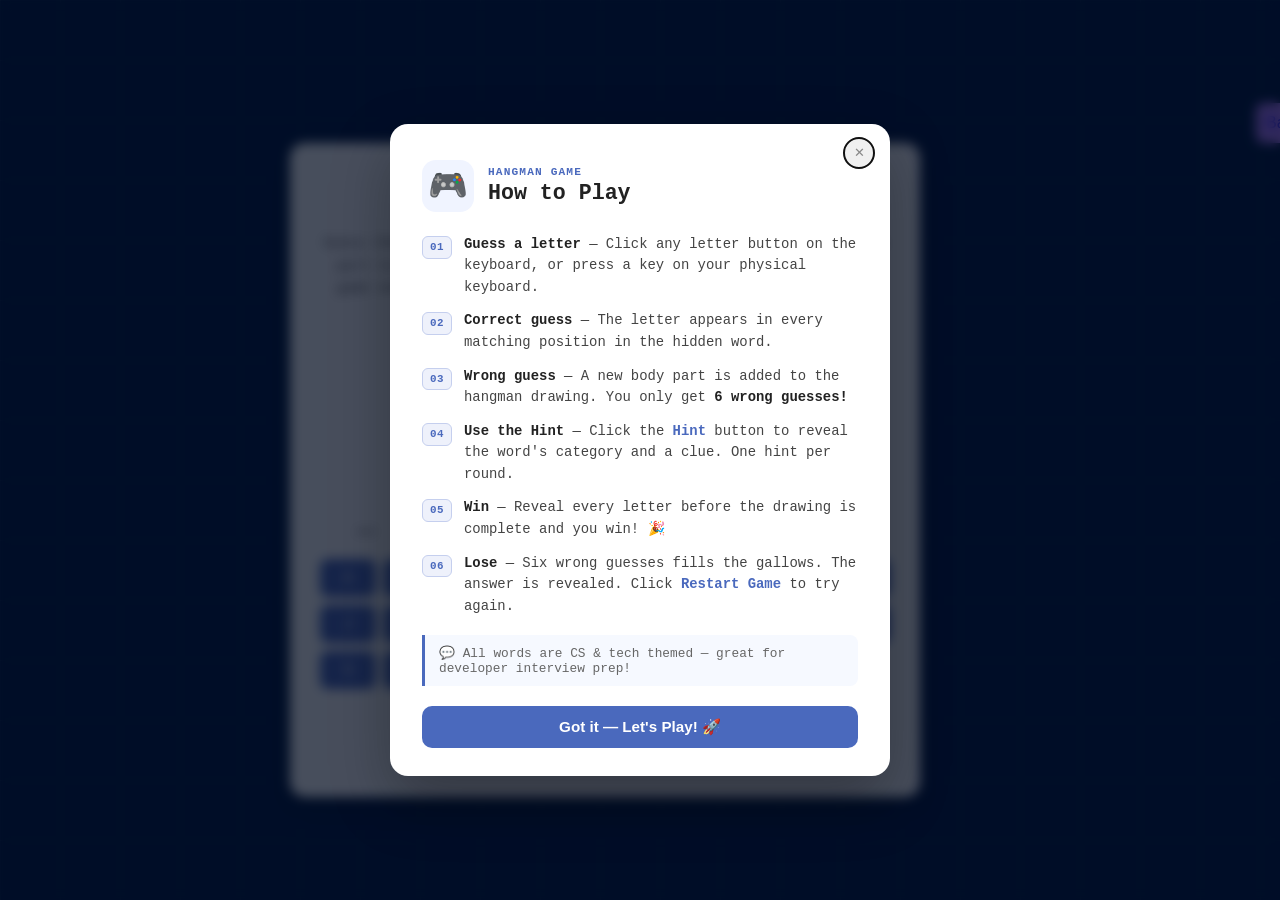
==== hangMan.html @ 22d74910 "Final final lap" ====
<!DOCTYPE html>
<html lang="en">

<head>
    <meta charset="UTF-8">
    <meta name="viewport" content="width=device-width, initial-scale=1.0">
    <title>Document</title>
    <link rel="stylesheet" href="hangMan.css">
</head>

<body>
    <section class="container">
        <div class="backToPortfolio">
            <button class="back2"><a href="index.html">Back To Portfolio</a></button>
        </div>
      
        <div class="game-container">
            <h1>Hangman Game</h1>
            <div class="description">
                <strong>How to Play:</strong><br>
                Guess the hidden word one letter at a time. Each wrong guess adds a part to the hangman drawing.
                You have 6 wrong guesses before the game ends. Guess the full word before the drawing is complete to
                win!
            </div>

            <div id="hangman"></div>
            <div id="word-display"></div>

            <div class="keyboard" id="keyboard"></div>

            <div id="message"></div>

            <button id="restart">Restart Game</button>
            <button id="hint">Hint</button>
            <button id="howToPlayBtn">❓ How to Play</button>
        </div>
    </section>

    <div id="htpBackdrop" class="htp-backdrop" aria-hidden="true">
        <div class="htp-modal" role="dialog" aria-modal="true" aria-labelledby="htpTitle">
          <button class="htp-close" id="htpClose" aria-label="Close">✕</button>
   
          <div class="htp-header">
            <div class="htp-emoji">🎮</div>
            <div>
              <p class="htp-eyebrow">Hangman Game</p>
              <h2 id="htpTitle">How to Play</h2>
            </div>
          </div>
   
          <ol class="htp-list">
            <li class="htp-item">
              <span class="htp-num">01</span>
              <div><strong>Guess a letter</strong> — Click any letter button on the keyboard, or press a key on your physical keyboard.</div>
            </li>
            <li class="htp-item">
              <span class="htp-num">02</span>
              <div><strong>Correct guess</strong> — The letter appears in every matching position in the hidden word.</div>
            </li>
            <li class="htp-item">
              <span class="htp-num">03</span>
              <div><strong>Wrong guess</strong> — A new body part is added to the hangman drawing. You only get <strong>6 wrong guesses!</strong></div>
            </li>
            <li class="htp-item">
              <span class="htp-num">04</span>
              <div><strong>Use the Hint</strong> — Click the <em>Hint</em> button to reveal the word's category and a clue. One hint per round.</div>
            </li>
            <li class="htp-item">
              <span class="htp-num">05</span>
              <div><strong>Win</strong> — Reveal every letter before the drawing is complete and you win! 🎉</div>
            </li>
            <li class="htp-item">
              <span class="htp-num">06</span>
              <div><strong>Lose</strong> — Six wrong guesses fills the gallows. The answer is revealed. Click <em>Restart Game</em> to try again.</div>
            </li>
          </ol>
   
          <div class="htp-tip">💬 All words are CS &amp; tech themed — great for developer interview prep!</div>
   
          <button class="htp-gotit" id="htpGotIt">Got it — Let's Play! 🚀</button>
        </div>
      </div>


    <script src="javaScript.js"></script>
</body>

</html>
---- hangMan.css ----
:root {
    --navy: #001841;
    --deep-blue: #100642;
    --blue: #0f2044;
    --mid-blue: #1a3566;
    --accent-blue: #2255cc;
    --purple: #6b2fa0;
    --soft-purple: #9b59d0;
    --neon-purple: #b47dff;
    --white: #f0eee8;
    --off-white: #c8c4bc;
    --muted: #7a7670;
    --gold: #d4a843;
    --grid-line: rgba(255, 255, 255, 0.04);
}

*,
*::before,
*::after {
    box-sizing: border-box;
    margin: 0;
    padding: 0;
}

html {
    scroll-behavior: smooth;
    font-size: 16px;
}

body {
    background: var(--navy);
    color: var(--white);
    font-family: 'DM Mono', monospace;
    overflow-x: hidden;
    display: flex;
    justify-content: center;
    align-items: center;
    min-height: 100vh;
    margin: 0;
}

body::before {
    content: '';
    position: fixed;
    inset: 0;
    background-image:
        linear-gradient(var(--grid-line) 1px, transparent 1px),
        linear-gradient(90deg, var(--grid-line) 1px, transparent 1px);
    background-size: 60px 60px;
    pointer-events: none;
    z-index: 0;
}

.container {
    display: flex;
    flex-direction: column;
}

.backToPortfolio {
    align-content: end;
    justify-content: end;
    margin-left: 138%;
}

.back2 {
    width: 140px;
    height: 40px;
    text-align: center;
    animation: fadeUp 0.8s 1s ease forwards;
}

.back2,
a {
    text-decoration: none;
    background-color: #b47dff;
    animation: fadeUp 0.8s 1s ease forwards;
    
}

.game-container {
    background: white;
    padding: 30px;
    border-radius: 15px;
    box-shadow: 0 10px 25px rgba(0, 0, 0, 0.2);
    text-align: center;
    width: 90%;
    max-width: 700px;
}

h1 {
    margin-bottom: 10px;
    color: #333;
}

.description {
    font-size: 14px;
    color: #555;
    margin-bottom: 20px;
    line-height: 1.6;
}

#hangman {
    font-family: monospace;
    white-space: pre;
    font-size: 18px;
    margin-bottom: 20px;
    color: #222;
}

#word-display {
    font-size: 32px;
    letter-spacing: 10px;
    margin: 20px 0;
    font-weight: bold;
    color: #222;
}

.keyboard {
    display: grid;
    grid-template-columns: repeat(9, 1fr);
    gap: 8px;
    margin-top: 20px;
}

button {
    padding: 10px;
    font-size: 16px;
    cursor: pointer;
    border: none;
    border-radius: 8px;
    background: #4a69bd;
    color: white;
    transition: 0.2s;
}

button:hover:not(:disabled) {
    background: #1e3799;
}

button:disabled {
    background: #ccc;
    cursor: not-allowed;
}

#message {
    margin-top: 20px;
    font-size: 20px;
    font-weight: bold;
}

#restart {
    margin-top: 20px;
    background: #38ada9;
}

#restart:hover {
    background: #079992;
}

#hint {
    margin-top: 10px;
    margin-left: 10px;
    background: #f6b93b;
}

#hint:hover {
    background: #e58e26;
}
#howToPlayBtn {
    margin-top: 10px;
    margin-left: 10px;
    background: #4a69bd;
}
#howToPlayBtn:hover {
    background: #1e3799;
}
.htp-backdrop {
    position: fixed;
    inset: 0;
    background: rgba(0, 10, 30, 0.72);
    backdrop-filter: blur(6px);
    -webkit-backdrop-filter: blur(6px);
    z-index: 999;
    display: flex;
    align-items: center;
    justify-content: center;
    padding: 20px;
    opacity: 0;
    pointer-events: none;
    transition: opacity 0.3s ease;
}
.htp-backdrop.open {
    opacity: 1;
    pointer-events: all;
}
 
/* ── Modal card ── */
.htp-modal {
    position: relative;
    background: #fff;
    border-radius: 18px;
    padding: 36px 32px 28px;
    max-width: 500px;
    width: 100%;
    box-shadow: 0 24px 60px rgba(0, 0, 0, 0.3);
    transform: translateY(28px) scale(0.96);
    transition: transform 0.38s cubic-bezier(0.34, 1.56, 0.64, 1), opacity 0.3s ease;
    opacity: 0;
}
.htp-backdrop.open .htp-modal {
    transform: translateY(0) scale(1);
    opacity: 1;
}
 
/* Close button */
.htp-close {
    position: absolute;
    top: 14px;
    right: 16px;
    background: #f0f0f0;
    border: none;
    color: #888;
    border-radius: 50%;
    width: 30px;
    height: 30px;
    font-size: 0.8rem;
    cursor: pointer;
    display: flex;
    align-items: center;
    justify-content: center;
    padding: 0;
    transition: background 0.2s, color 0.2s;
}
.htp-close:hover {
    background: #e0e0e0;
    color: #333;
}
 
.htp-list {
    list-style: none;
    padding: 0;
    margin: 0;
    display: flex;
    flex-direction: column;
    gap: 12px;
}
.htp-item {
    display: flex;
    align-items: flex-start;
    gap: 12px;
    font-size: 0.87rem;
    line-height: 1.55;
    color: #444;
    opacity: 0;
    transform: translateX(-10px);
    transition: opacity 0.3s ease, transform 0.3s ease;
}
.htp-backdrop.open .htp-item:nth-child(1) { opacity: 1; transform: none; transition-delay: 0.07s; }
.htp-backdrop.open .htp-item:nth-child(2) { opacity: 1; transform: none; transition-delay: 0.13s; }
.htp-backdrop.open .htp-item:nth-child(3) { opacity: 1; transform: none; transition-delay: 0.19s; }
.htp-backdrop.open .htp-item:nth-child(4) { opacity: 1; transform: none; transition-delay: 0.25s; }
.htp-backdrop.open .htp-item:nth-child(5) { opacity: 1; transform: none; transition-delay: 0.31s; }
.htp-backdrop.open .htp-item:nth-child(6) { opacity: 1; transform: none; transition-delay: 0.37s; }
 
.htp-num {
    font-size: 0.68rem;
    font-weight: 700;
    color: #4a69bd;
    background: #eef1fb;
    border: 1px solid #c5cfee;
    border-radius: 6px;
    padding: 2px 7px;
    flex-shrink: 0;
    margin-top: 2px;
    letter-spacing: 0.04em;
}
.htp-item strong { color: #222; font-weight: 700; }
.htp-item em     { color: #4a69bd; font-style: normal; font-weight: 600; }
 
/* Tip */
.htp-tip {
    margin-top: 18px;
    padding: 10px 14px;
    background: #f6f9ff;
    border-left: 3px solid #4a69bd;
    border-radius: 0 8px 8px 0;
    font-size: 0.8rem;
    color: #666;
}
.htp-header {
    display: flex;
    align-items: center;
    gap: 14px;
    margin-bottom: 22px;
}
.htp-emoji {
    font-size: 2rem;
    width: 52px;
    height: 52px;
    background: #f0f4ff;
    border-radius: 14px;
    display: flex;
    align-items: center;
    justify-content: center;
    flex-shrink: 0;
}
.htp-eyebrow {
    font-size: 0.7rem;
    letter-spacing: 0.1em;
    text-transform: uppercase;
    color: #4a69bd;
    margin: 0 0 3px;
    font-weight: 600;
}
.htp-header h2 {
    font-size: 1.35rem;
    font-weight: 700;
    color: #222;
    margin: 0;
}
.htp-gotit {
    margin-top: 20px;
    width: 100%;
    padding: 12px;
    font-size: 0.95rem;
    background: #4a69bd;
    color: #fff;
    border: none;
    border-radius: 10px;
    cursor: pointer;
    font-weight: 600;
    transition: background 0.2s;
}
.htp-gotit:hover {
    background: #1e3799;
}
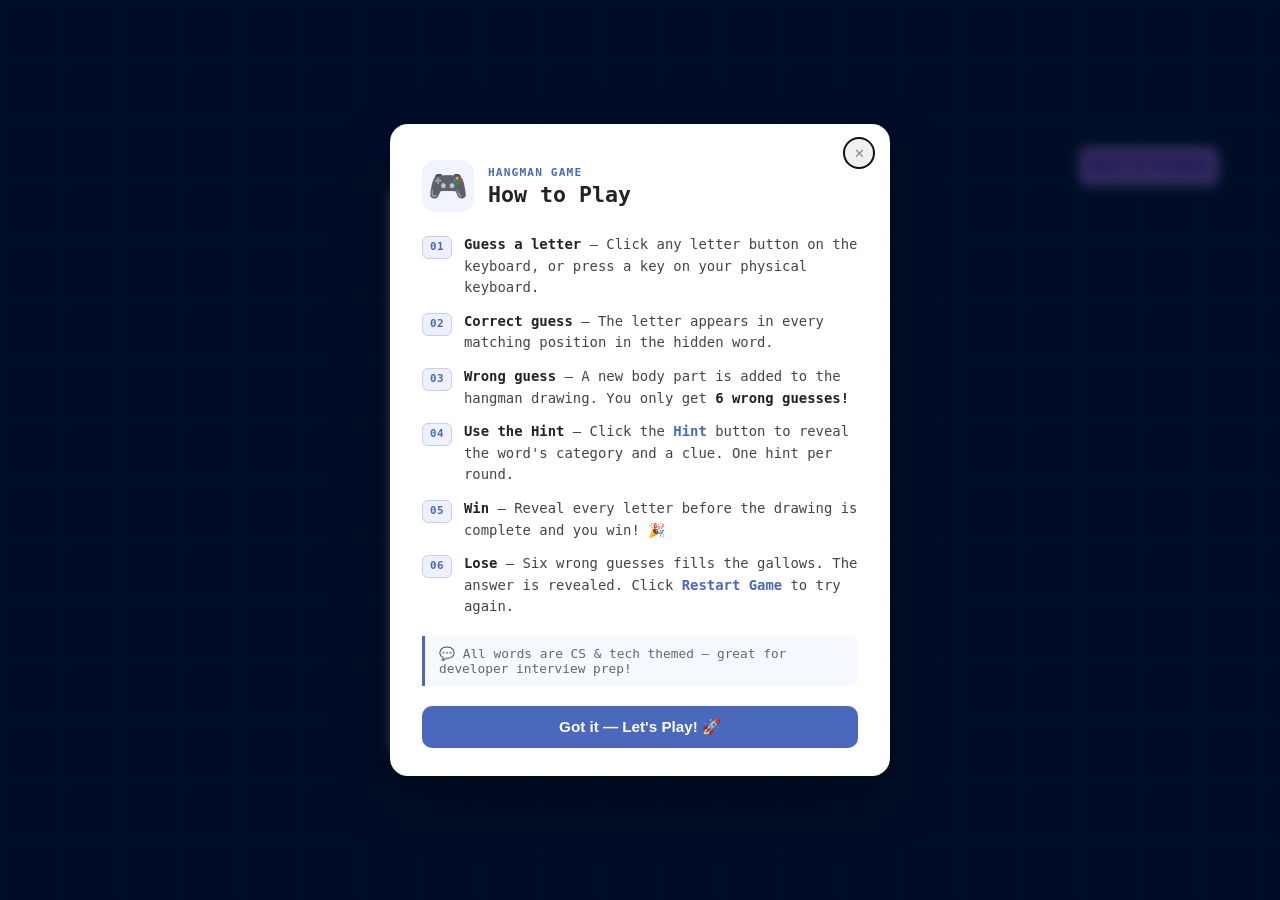
==== commit 3492af68: "Update hangMan.html" ====
--- a/hangMan.html
+++ b/hangMan.html
@@ -16,12 +16,7 @@
       
         <div class="game-container">
             <h1>Hangman Game</h1>
-            <div class="description">
-                <strong>How to Play:</strong><br>
-                Guess the hidden word one letter at a time. Each wrong guess adds a part to the hangman drawing.
-                You have 6 wrong guesses before the game ends. Guess the full word before the drawing is complete to
-                win!
-            </div>
+            
 
             <div id="hangman"></div>
             <div id="word-display"></div>
@@ -85,4 +80,4 @@
     <script src="javaScript.js"></script>
 </body>
 
-</html>+</html>
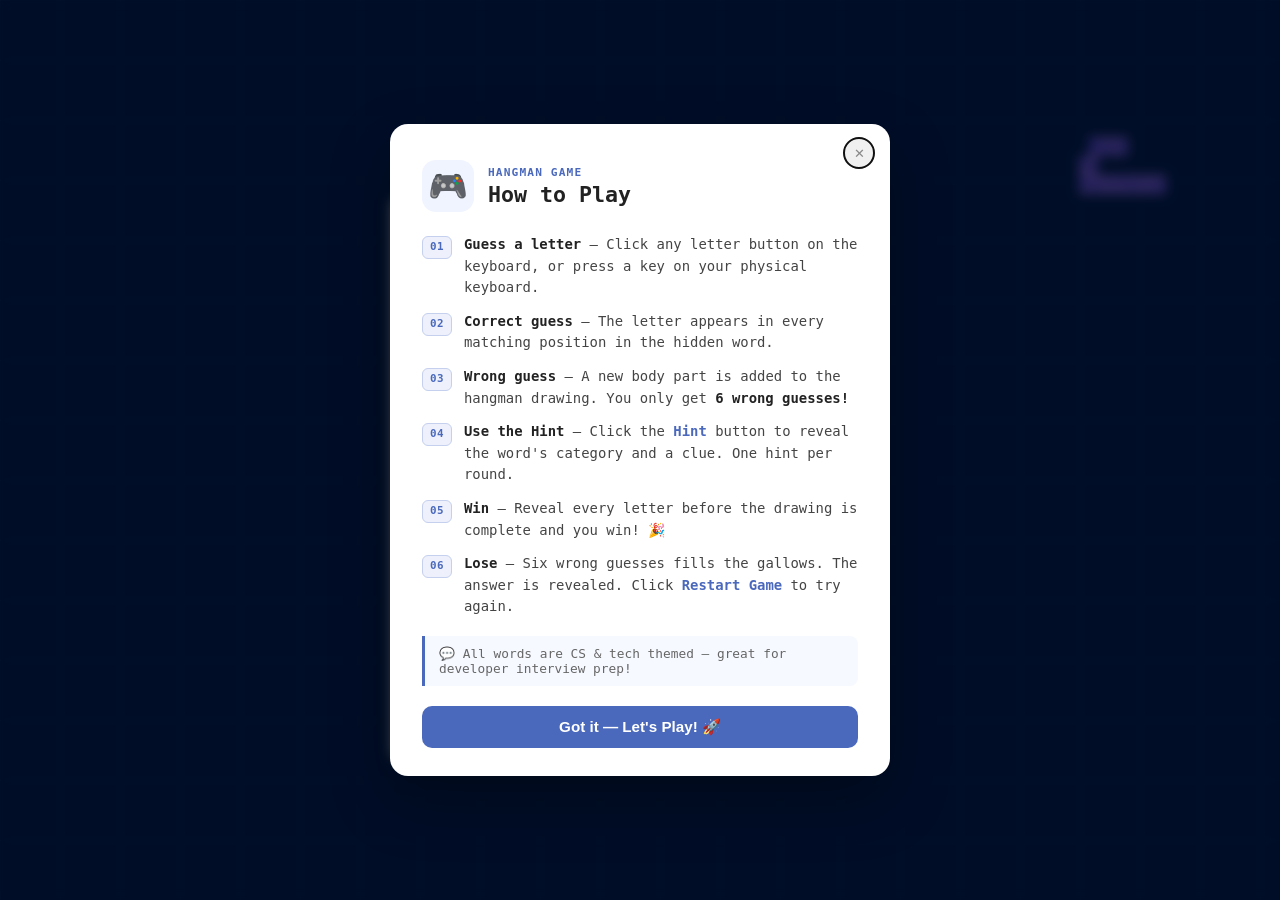
==== commit 250af3fa: "Update hangMan.html" ====
--- a/hangMan.html
+++ b/hangMan.html
@@ -11,7 +11,7 @@
 <body>
     <section class="container">
         <div class="backToPortfolio">
-            <button class="back2"><a href="index.html">Back To Portfolio</a></button>
+            <a href="index.html">Back To Portfolio</a>
         </div>
       
         <div class="game-container">
--- a/hangMan.css
+++ b/hangMan.css
@@ -67,14 +67,18 @@
     height: 40px;
     text-align: center;
     animation: fadeUp 0.8s 1s ease forwards;
+      margin-top: 10px;
+    margin-left: 10px;
+    
 }
 
 .back2,
 a {
+     text-align: center;
     text-decoration: none;
     background-color: #b47dff;
-    animation: fadeUp 0.8s 1s ease forwards;
-    
+      margin-top: 10px;  
+  margin-left: 10px; 
 }
 
 .game-container {
@@ -92,12 +96,7 @@
     color: #333;
 }
 
-.description {
-    font-size: 14px;
-    color: #555;
-    margin-bottom: 20px;
-    line-height: 1.6;
-}
+ 
 
 #hangman {
     font-family: monospace;
@@ -333,4 +332,4 @@
 }
 .htp-gotit:hover {
     background: #1e3799;
-}+}
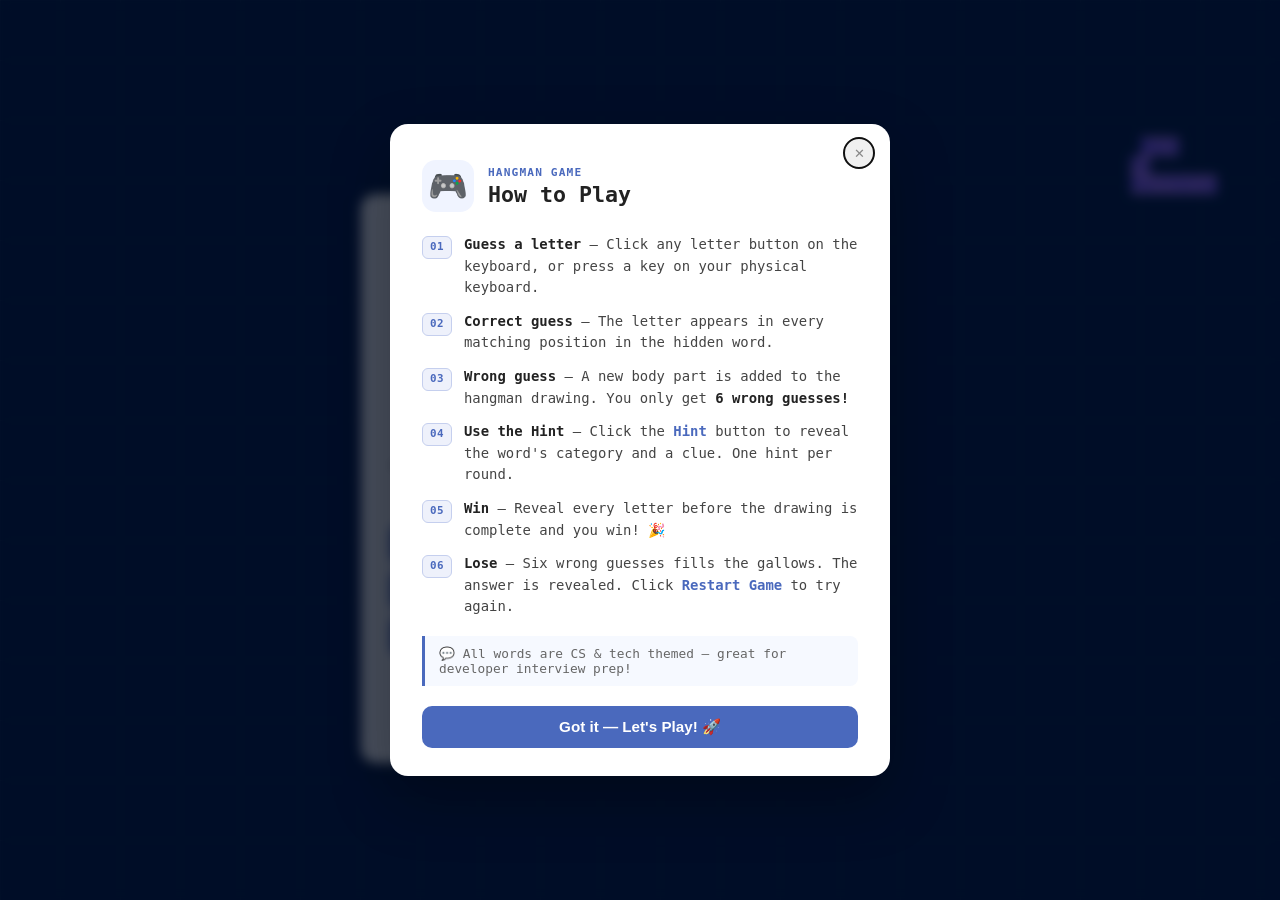
==== commit 92b3e1d8: "Refactor hangMan.html for improved structure Updated the HTML structure and added a button class for" ====
--- a/hangMan.html
+++ b/hangMan.html
@@ -11,7 +11,7 @@
 <body>
     <section class="container">
         <div class="backToPortfolio">
-            <a href="index.html">Back To Portfolio</a>
+            <a class ="btn" href="index.html">Back To Portfolio</a>
         </div>
       
         <div class="game-container">
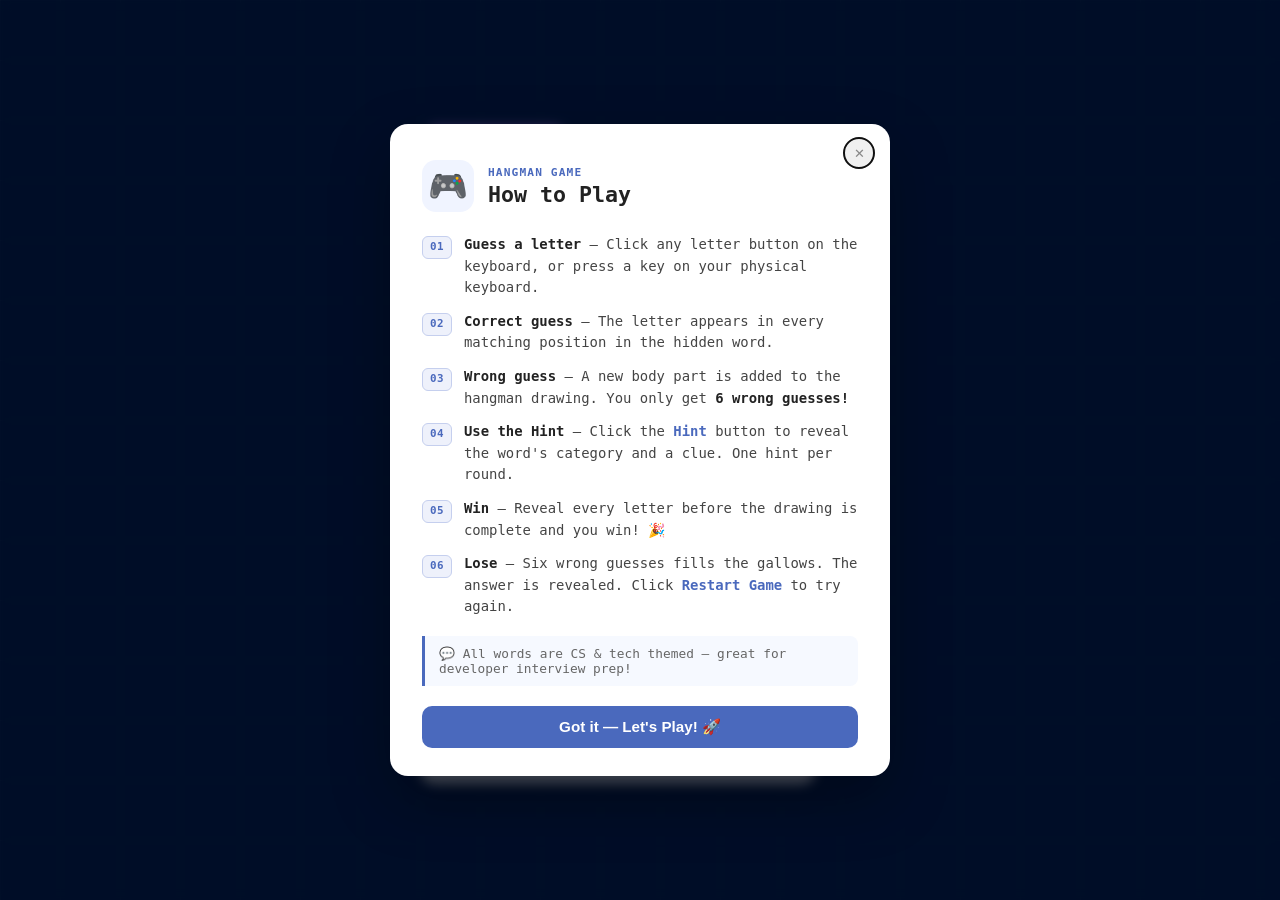
==== commit 057f84fc: "Update hangMan.html" ====
--- a/hangMan.html
+++ b/hangMan.html
@@ -10,9 +10,9 @@
 
 <body>
     <section class="container">
-        <div class="backToPortfolio">
+        
             <a class ="btn" href="index.html">Back To Portfolio</a>
-        </div>
+        
       
         <div class="game-container">
             <h1>Hangman Game</h1>
--- a/hangMan.css
+++ b/hangMan.css
@@ -62,24 +62,6 @@
     margin-left: 138%;
 }
 
-.back2 {
-    width: 140px;
-    height: 40px;
-    text-align: center;
-    animation: fadeUp 0.8s 1s ease forwards;
-      margin-top: 10px;
-    margin-left: 10px;
-    
-}
-
-.back2,
-a {
-     text-align: center;
-    text-decoration: none;
-    background-color: #b47dff;
-      margin-top: 10px;  
-  margin-left: 10px; 
-}
 
 .game-container {
     background: white;
@@ -333,3 +315,28 @@
 .htp-gotit:hover {
     background: #1e3799;
 }
+.btn{
+    width: 140px;
+    height: 40px;
+    text-align: center;
+    animation: fadeUp 0.8s 1s ease forwards;
+      margin-top: 10px;
+    margin-left: 10px;
+     font-family: 'Syne', sans-serif;
+    font-size: 0.7rem;
+    font-weight: 600;
+    letter-spacing: 0.15em;
+    text-transform: uppercase;
+    color: var(--navy);
+    background: var(--neon-purple);
+    border: none;
+    padding: 0.9rem 2rem;
+    text-decoration: none;
+    transition: all 0.3s ease;
+    clip-path: polygon(0 0, calc(100% - 12px) 0, 100% 12px, 100% 100%, 12px 100%, 0 calc(100% - 12px));
+}
+
+  .btn:hover {
+    background: var(--white);
+    transform: translateY(-2px);
+  }
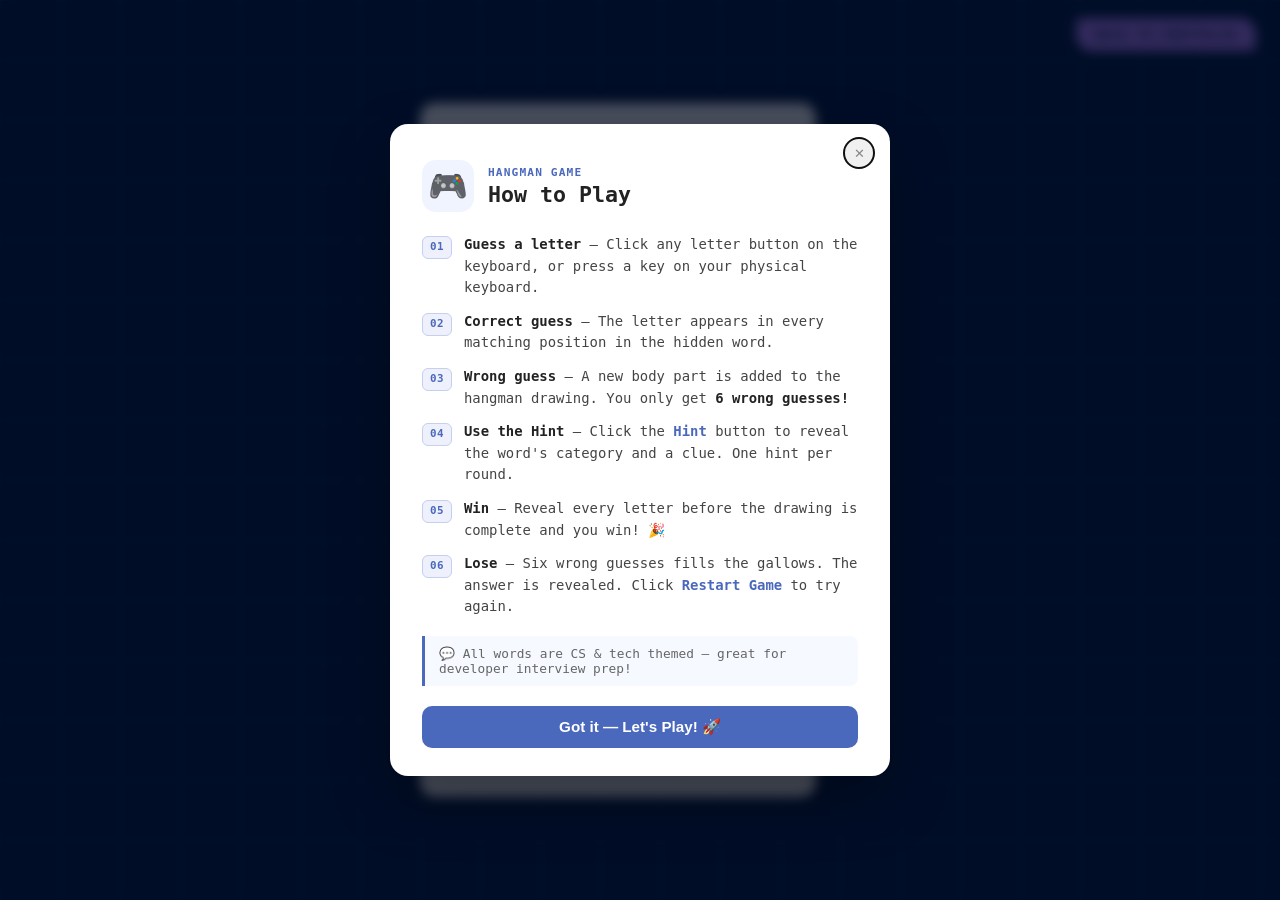
==== commit 2041f6f0: "Update hangMan.html" ====
--- a/hangMan.html
+++ b/hangMan.html
@@ -16,6 +16,24 @@
       
         <div class="game-container">
             <h1>Hangman Game</h1>
+             <div class="scoreboard">
+                <div class="score-item">
+                    <span class="score-label">Played</span>
+                    <span class="score-value" id="stat-played">0</span>
+                </div>
+                <div class="score-item">
+                    <span class="score-label">Wins</span>
+                    <span class="score-value wins" id="stat-wins">0</span>
+                </div>
+                <div class="score-item">
+                    <span class="score-label">Losses</span>
+                    <span class="score-value losses" id="stat-losses">0</span>
+                </div>
+                <div class="score-item">
+                    <span class="score-label">Win Rate</span>
+                    <span class="score-value" id="stat-rate">0%</span>
+                </div>
+            </div>
             
 
             <div id="hangman"></div>
--- a/hangMan.css
+++ b/hangMan.css
@@ -315,28 +315,145 @@
 .htp-gotit:hover {
     background: #1e3799;
 }
+htp-gotit:hover { background: #1e3799; }
+ 
+/* ── Tablet (≤ 600px) ── */
+@media (max-width: 600px) {
+    body {
+        padding: 56px 10px 20px;
+        align-items: flex-start;
+    }
+ 
+    .game-container {
+        padding: 16px 12px;
+        border-radius: 12px;
+    }
+ 
+    /* Switch to 7 columns so keys are bigger on small screens */
+    .keyboard {
+        grid-template-columns: repeat(7, 1fr);
+        gap: 5px;
+    }
+ 
+    button {
+        min-height: 40px;
+        border-radius: 6px;
+    }
+ 
+    #word-display {
+        letter-spacing: clamp(3px, 1.5vw, 6px);
+    }
+}
+ 
+/* ── Mobile (≤ 400px) ── */
+@media (max-width: 400px) {
+    .btn-back {
+        font-size: 0.6rem;
+        padding: 0.45rem 0.75rem;
+        top: 10px;
+        right: 10px;
+    }
+ 
+    .keyboard {
+        grid-template-columns: repeat(6, 1fr);
+        gap: 4px;
+    }
+ 
+    button {
+        min-height: 42px;
+        font-size: 13px;
+        padding: 6px 2px;
+    }
+ 
+    #hangman {
+        font-size: 11px;
+    }
+}
+ 
+/* ── Landscape phones ── */
+@media (max-height: 500px) and (orientation: landscape) {
+    body {
+        padding: 52px 12px 12px;
+    }
+ 
+    .game-container {
+        display: grid;
+        grid-template-columns: auto 1fr;
+        grid-template-rows: auto auto auto auto;
+        column-gap: 16px;
+        text-align: left;
+        padding: 12px;
+    }
+ 
+    h1 {
+        grid-column: 1 / -1;
+        text-align: center;
+        margin-bottom: 6px;
+    }
+ 
+    #hangman {
+        grid-column: 1;
+        grid-row: 2 / 5;
+        align-self: start;
+        margin-bottom: 0;
+    }
+ 
+    #word-display {
+        grid-column: 2;
+        grid-row: 2;
+        margin: 4px 0;
+        text-align: center;
+    }
+ 
+    .keyboard {
+        grid-column: 2;
+        grid-row: 3;
+        grid-template-columns: repeat(9, 1fr);
+        gap: 4px;
+        margin-top: 6px;
+    }
+ 
+    .action-buttons {
+        grid-column: 2;
+        grid-row: 4;
+        margin-top: 8px;
+    }
+ 
+    #message {
+        grid-column: 1 / -1;
+        margin-top: 8px;
+        text-align: center;
+    }
+}
 .btn{
-    width: 140px;
-    height: 40px;
-    text-align: center;
-    animation: fadeUp 0.8s 1s ease forwards;
-      margin-top: 10px;
-    margin-left: 10px;
-     font-family: 'Syne', sans-serif;
-    font-size: 0.7rem;
+     position: fixed;
+    top: 18px;
+    right: 24px;
+    z-index: 100;
+    display: inline-flex;
+    align-items: center;
+    gap: 6px;
+    font-family: 'DM Mono', monospace;
+    font-size: 0.72rem;
     font-weight: 600;
-    letter-spacing: 0.15em;
+    letter-spacing: 0.12em;
     text-transform: uppercase;
+    text-decoration: none;
     color: var(--navy);
     background: var(--neon-purple);
     border: none;
-    padding: 0.9rem 2rem;
-    text-decoration: none;
-    transition: all 0.3s ease;
-    clip-path: polygon(0 0, calc(100% - 12px) 0, 100% 12px, 100% 100%, 12px 100%, 0 calc(100% - 12px));
-}
-
-  .btn:hover {
+    padding: 0.6rem 1.2rem;
+    border-radius: 6px;
+    cursor: pointer;
+    box-shadow: 0 4px 18px rgba(180, 125, 255, 0.35);
+    transition: background 0.25s ease, transform 0.2s ease, box-shadow 0.25s ease;
+    clip-path: polygon(0 0, calc(100% - 10px) 0, 100% 10px, 100% 100%, 10px 100%, 0 calc(100% - 10px));
+ }
+.btn : hover {
     background: var(--white);
     transform: translateY(-2px);
-  }
+    box-shadow: 0 6px 22px rgba(180, 125, 255, 0.5);
+}
+
+  
+    
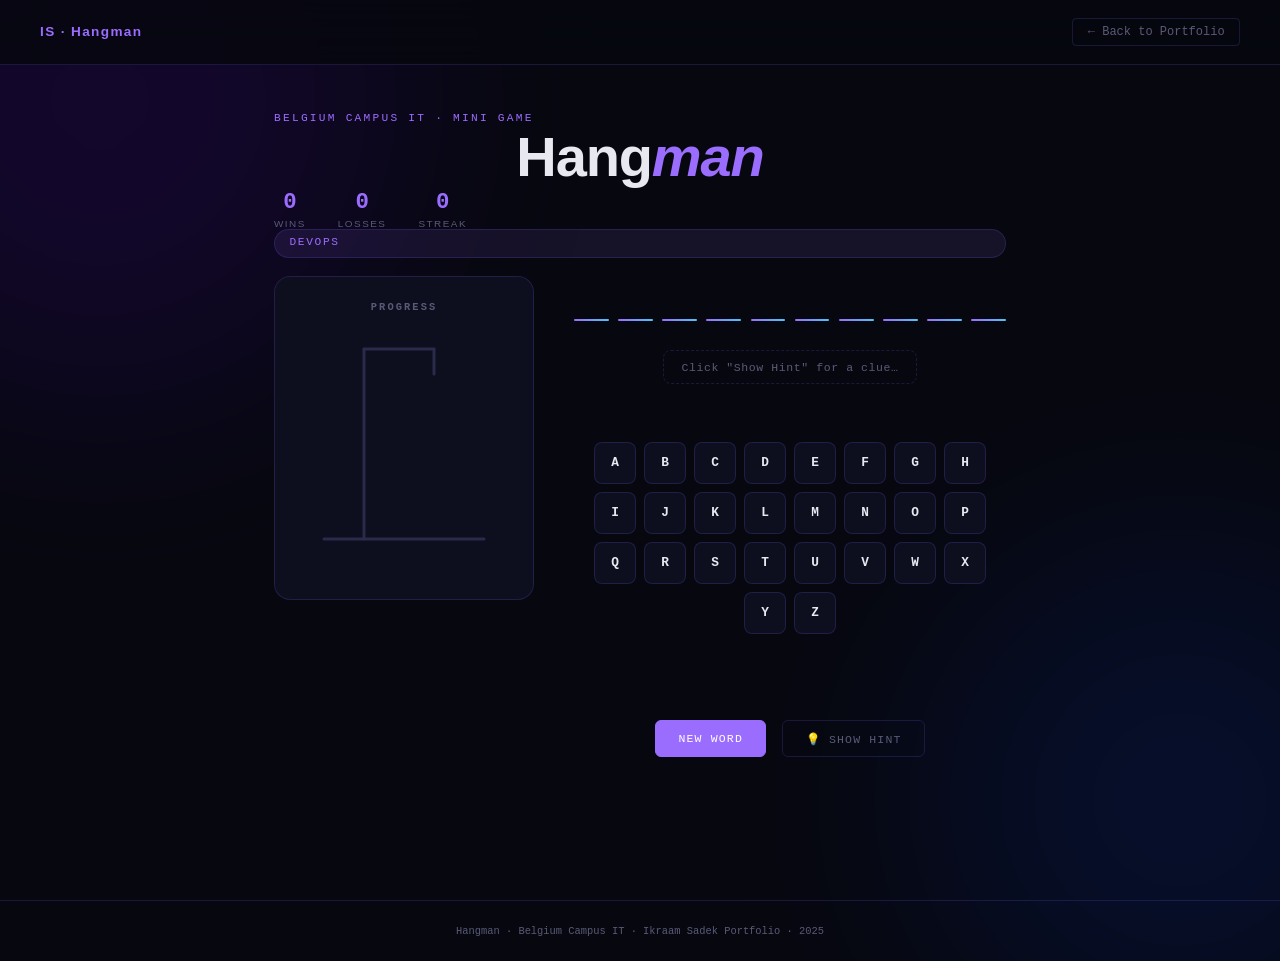
==== commit a89de20b: "Update hangMan.html" ====
--- a/hangMan.html
+++ b/hangMan.html
@@ -2,100 +2,103 @@
 <html lang="en">
 
 <head>
-    <meta charset="UTF-8">
-    <meta name="viewport" content="width=device-width, initial-scale=1.0">
-    <title>Document</title>
-    <link rel="stylesheet" href="hangMan.css">
+  <meta charset="UTF-8" />
+  <meta name="viewport" content="width=device-width, initial-scale=1.0" />
+  <title>Hangman Game</title>
+  <link rel="stylesheet" href="stylesheet.css">
 </head>
 
 <body>
-    <section class="container">
-        
-            <a class ="btn" href="index.html">Back To Portfolio</a>
-        
-      
-        <div class="game-container">
-            <h1>Hangman Game</h1>
-             <div class="scoreboard">
-                <div class="score-item">
-                    <span class="score-label">Played</span>
-                    <span class="score-value" id="stat-played">0</span>
-                </div>
-                <div class="score-item">
-                    <span class="score-label">Wins</span>
-                    <span class="score-value wins" id="stat-wins">0</span>
-                </div>
-                <div class="score-item">
-                    <span class="score-label">Losses</span>
-                    <span class="score-value losses" id="stat-losses">0</span>
-                </div>
-                <div class="score-item">
-                    <span class="score-label">Win Rate</span>
-                    <span class="score-value" id="stat-rate">0%</span>
-                </div>
-            </div>
-            
+  
 
-            <div id="hangman"></div>
-            <div id="word-display"></div>
+  <div class="orb orb-1"></div>
+  <div class="orb orb-2"></div>
+  <main class="content-wrap">
+    <nav>
+      <div class="nav-logo">IS <span style="color:var(--neon-purple)">·</span> Hangman</div>
+      <a href="index.html" class="back-btn">← Back to Portfolio</a>
+    </nav>
 
-            <div class="keyboard" id="keyboard"></div>
+    <section>
+      <div class="page-eyebrow">Belgium Campus IT · Mini Game</div>
+      <h1>Hang<em>man</em></h1>
 
-            <div id="message"></div>
-
-            <button id="restart">Restart Game</button>
-            <button id="hint">Hint</button>
-            <button id="howToPlayBtn">❓ How to Play</button>
+      <div class="score-row">
+        <div class="score-item">
+          <div class="score-num" id="scoreWins">0</div>
+          <div class="score-label">Wins</div>
         </div>
-    </section>
-
-    <div id="htpBackdrop" class="htp-backdrop" aria-hidden="true">
-        <div class="htp-modal" role="dialog" aria-modal="true" aria-labelledby="htpTitle">
-          <button class="htp-close" id="htpClose" aria-label="Close">✕</button>
-   
-          <div class="htp-header">
-            <div class="htp-emoji">🎮</div>
-            <div>
-              <p class="htp-eyebrow">Hangman Game</p>
-              <h2 id="htpTitle">How to Play</h2>
-            </div>
-          </div>
-   
-          <ol class="htp-list">
-            <li class="htp-item">
-              <span class="htp-num">01</span>
-              <div><strong>Guess a letter</strong> — Click any letter button on the keyboard, or press a key on your physical keyboard.</div>
-            </li>
-            <li class="htp-item">
-              <span class="htp-num">02</span>
-              <div><strong>Correct guess</strong> — The letter appears in every matching position in the hidden word.</div>
-            </li>
-            <li class="htp-item">
-              <span class="htp-num">03</span>
-              <div><strong>Wrong guess</strong> — A new body part is added to the hangman drawing. You only get <strong>6 wrong guesses!</strong></div>
-            </li>
-            <li class="htp-item">
-              <span class="htp-num">04</span>
-              <div><strong>Use the Hint</strong> — Click the <em>Hint</em> button to reveal the word's category and a clue. One hint per round.</div>
-            </li>
-            <li class="htp-item">
-              <span class="htp-num">05</span>
-              <div><strong>Win</strong> — Reveal every letter before the drawing is complete and you win! 🎉</div>
-            </li>
-            <li class="htp-item">
-              <span class="htp-num">06</span>
-              <div><strong>Lose</strong> — Six wrong guesses fills the gallows. The answer is revealed. Click <em>Restart Game</em> to try again.</div>
-            </li>
-          </ol>
-   
-          <div class="htp-tip">💬 All words are CS &amp; tech themed — great for developer interview prep!</div>
-   
-          <button class="htp-gotit" id="htpGotIt">Got it — Let's Play! 🚀</button>
+        <div class="score-item">
+          <div class="score-num" id="scoreLosses">0</div>
+          <div class="score-label">Losses</div>
+        </div>
+        <div class="score-item">
+          <div class="score-num" id="scoreStreak">0</div>
+          <div class="score-label">Streak</div>
         </div>
       </div>
 
+      <div class="category-badge" id="categoryBadge">Loading…</div><br/>
 
-    <script src="javaScript.js"></script>
+      <div class="game-wrap">
+        <!-- Gallows -->
+        <div class="gallows-panel">
+          <h3>Progress</h3>
+          <svg id="gallows" viewBox="0 0 200 220" xmlns="http://www.w3.org/2000/svg">
+            <line x1="20" y1="210" x2="180" y2="210" stroke="#2a2a4a" stroke-width="3" stroke-linecap="round" />
+            <line x1="60" y1="210" x2="60" y2="20" stroke="#2a2a4a" stroke-width="3" stroke-linecap="round" />
+            <line x1="60" y1="20" x2="130" y2="20" stroke="#2a2a4a" stroke-width="3" stroke-linecap="round" />
+            <line x1="130" y1="20" x2="130" y2="45" stroke="#2a2a4a" stroke-width="3" stroke-linecap="round" />
+            <circle id="h-head" cx="130" cy="60" r="15" fill="none" stroke="var(--neon-purple)" stroke-width="2.5"
+              opacity="0" />
+            <line id="h-body" x1="130" y1="75" x2="130" y2="130" stroke="var(--neon-purple)" stroke-width="2.5"
+              stroke-linecap="round" opacity="0" />
+            <line id="h-larm" x1="130" y1="90" x2="108" y2="115" stroke="var(--neon-purple)" stroke-width="2.5"
+              stroke-linecap="round" opacity="0" />
+            <line id="h-rarm" x1="130" y1="90" x2="152" y2="115" stroke="var(--neon-purple)" stroke-width="2.5"
+              stroke-linecap="round" opacity="0" />
+            <line id="h-lleg" x1="130" y1="130" x2="108" y2="160" stroke="var(--neon-purple)" stroke-width="2.5"
+              stroke-linecap="round" opacity="0" />
+            <line id="h-rleg" x1="130" y1="130" x2="152" y2="160" stroke="var(--neon-purple)" stroke-width="2.5"
+              stroke-linecap="round" opacity="0" />
+          </svg>
+          <div class="lives-display" id="livesDisplay"></div>
+        </div>
+
+        <!-- Word + Keyboard -->
+        <div class="word-panel">
+          <div class="word-display" id="wordDisplay"></div>
+          <div class="hint-box" id="hintBox">Hint will appear here…</div>
+          <div class="guessed-wrap" id="guessedLetters"></div>
+          <div class="keyboard" id="keyboard"></div>
+          <div class="status-msg" id="statusMsg"></div>
+          <div class="btn-row">
+            <button class="btn btn-primary" id="newGameBtn">New Word</button>
+            <button class="btn btn-outline" id="hintBtn">💡 Show Hint</button>
+          </div>
+        </div>
+      </div>
+    </section>
+  </main>
+
+  <!-- Win/Lose overlay -->
+  <div class="overlay" id="overlay">
+    <div class="overlay-card">
+      <div class="overlay-icon" id="overlayIcon"></div>
+      <div class="overlay-title" id="overlayTitle"></div>
+      <p id="overlayMsg" style="color:var(--muted);font-size:0.9rem;"></p>
+      <div class="overlay-word" id="overlayWord"></div>
+      <div class="divider"></div>
+      <div class="btn-row">
+        <button class="btn btn-primary" onclick="startNewGame()">Play Again</button>
+        <button class="btn btn-outline" onclick="closeOverlay()">See Board</button>
+      </div>
+    </div>
+  </div>
+
+  <footer>Hangman · Belgium Campus IT · Ikraam Sadek Portfolio · 2025</footer>
+  <div class="section-divider"></div>
+  <script src="app1.js"></script>
 </body>
 
 </html>
--- a/stylesheet.css
+++ b/stylesheet.css
@@ -0,0 +1,354 @@
+:root {
+    --bg:        #07080f;
+    --surface:   #0d0f1e;
+    --border:    rgba(120,100,255,0.18);
+    --neon-purple: #9b6dff;
+    --neon-blue:   #4fc3f7;
+    --gold:        #f0c040;
+    --text:        #e8e8f0;
+    --muted:       #5a5a78;
+    --danger:      #ff6b6b;
+    --success:     #50fa7b;
+  }
+ 
+  *, *::before, *::after { box-sizing: border-box; margin: 0; padding: 0; }
+ 
+  body {
+    font-family: 'Syne', sans-serif;
+    background: var(--bg);
+    color: var(--text);
+    min-height: 100vh;
+    overflow-x: hidden;
+  }
+ 
+  /* BG orbs */
+  .orb {
+    position: fixed;
+    border-radius: 50%;
+    filter: blur(120px);
+    opacity: 0.12;
+    pointer-events: none;
+    z-index: 0;
+  }
+  .orb-1 { width: 600px; height: 600px; background: #6b00ff; top: -200px; left: -200px; }
+  .orb-2 { width: 500px; height: 500px; background: #0044ff; bottom: -150px; right: -150px; }
+ 
+  /* NAV */
+  nav {
+    position: fixed; top: 0; left: 0; right: 0;
+    display: flex; align-items: center; justify-content: space-between;
+    padding: 1.1rem 2.5rem;
+    background: rgba(7,8,15,0.85);
+    backdrop-filter: blur(18px);
+    border-bottom: 1px solid var(--border);
+    z-index: 100;
+  }
+  .nav-logo { font-size: 0.85rem; font-weight: 700; letter-spacing: 0.1em; color: var(--neon-purple); }
+  .back-btn {
+    display: flex; align-items: center; gap: 0.5rem;
+    font-family: 'Space Mono', monospace;
+    font-size: 0.75rem;
+    color: var(--muted);
+    text-decoration: none;
+    border: 1px solid var(--border);
+    padding: 0.4rem 0.9rem;
+    border-radius: 4px;
+    transition: color 0.2s, border-color 0.2s;
+  }
+  .back-btn:hover { color: var(--neon-purple); border-color: var(--neon-purple); }
+/* MAIN LAYOUT */
+main {
+    position: relative; z-index: 1;
+    min-height: 100vh;
+    padding: 7rem 1.5rem 3rem;
+    display: flex;
+    flex-direction: column;
+    align-items: center;
+    gap: 2rem;
+  }
+ 
+  .page-eyebrow {
+    font-family: 'Space Mono', monospace;
+    font-size: 0.7rem;
+    letter-spacing: 0.2em;
+    color: var(--neon-purple);
+    text-transform: uppercase;
+  }
+ 
+  h1 {
+    font-size: clamp(2.2rem, 5vw, 3.5rem);
+    font-weight: 800;
+    letter-spacing: -0.02em;
+    text-align: center;
+  }
+  h1 em { font-style: italic; color: var(--neon-purple); }
+ 
+  /* CATEGORY BADGE */
+  .category-badge {
+    font-family: 'Space Mono', monospace;
+    font-size: 0.7rem;
+    letter-spacing: 0.15em;
+    text-transform: uppercase;
+    background: rgba(155,109,255,0.1);
+    border: 1px solid var(--border);
+    color: var(--neon-purple);
+    padding: 0.35rem 0.9rem;
+    border-radius: 100px;
+    min-height: 1.8rem;
+    transition: all 0.3s;
+  }
+ 
+  /* GAME CONTAINER */
+  .game-wrap {
+    display: flex;
+    gap: 2.5rem;
+    align-items: flex-start;
+    justify-content: center;
+    width: 100%;
+    max-width: 1000px;
+    flex-wrap: wrap;
+  }
+ 
+  /* GALLOWS PANEL */
+  .gallows-panel {
+    background: var(--surface);
+    border: 1px solid var(--border);
+    border-radius: 16px;
+    padding: 1.5rem;
+    display: flex;
+    flex-direction: column;
+    align-items: center;
+    gap: 1rem;
+    min-width: 260px;
+  }
+ 
+  .gallows-panel h3 {
+    font-family: 'Space Mono', monospace;
+    font-size: 0.65rem;
+    letter-spacing: 0.2em;
+    text-transform: uppercase;
+    color: var(--muted);
+  }
+ 
+  svg#gallows {
+    width: 200px;
+    height: 220px;
+  }
+ 
+  .lives-display {
+    display: flex; gap: 0.4rem;
+  }
+  .life-dot {
+    width: 10px; height: 10px;
+    border-radius: 50%;
+    background: var(purple);
+    transition: background 0.3s, transform 0.3s;
+  }
+  .life-dot.lost {
+    background: var(--danger);
+    transform: scale(0.7);
+  }
+ 
+  /* WORD PANEL */
+  .word-panel {
+    display: flex;
+    flex-direction: column;
+    align-items: center;
+    gap: 1.8rem;
+    flex: 1;
+    min-width: 300px;
+  }
+ 
+  /* WORD DISPLAY */
+  .word-display {
+    display: flex; flex-wrap: wrap; gap: 0.6rem; justify-content: center;
+  }
+  .letter-slot {
+    display: flex; flex-direction: column; align-items: center; gap: 0.3rem;
+  }
+  .letter-char {
+    font-family: 'Space Mono', monospace;
+    font-size: clamp(1.4rem, 3vw, 2rem);
+    font-weight: 700;
+    min-width: 1.8ch;
+    text-align: center;
+    min-height: 1.2em;
+    color: var(--text);
+    transition: all 0.3s;
+  }
+  .letter-char.revealed { color: var(--neon-purple); animation: pop 0.3s ease; }
+  .letter-line {
+    width: 100%; height: 2px;
+    background: linear-gradient(90deg, var(--neon-purple), var(--neon-blue));
+    border-radius: 2px;
+  }
+  @keyframes pop {
+    0% { transform: scale(1.5); } 100% { transform: scale(1); }
+  }
+ 
+  /* GUESSED LETTERS */
+  .guessed-wrap {
+    display: flex; flex-wrap: wrap; gap: 0.4rem; justify-content: center;
+    max-width: 380px;
+  }
+  .g-letter {
+    font-family: 'Space Mono', monospace;
+    font-size: 0.7rem;
+    padding: 0.25rem 0.55rem;
+    border-radius: 5px;
+    border: 1px solid;
+    transition: all 0.2s;
+  }
+  .g-letter.correct { color: var(--success); border-color: var(--success); background: rgba(80,250,123,0.08); }
+  .g-letter.wrong   { color: var(--danger);  border-color: var(--danger);  background: rgba(255,107,107,0.08); }
+ 
+  /* KEYBOARD */
+  .keyboard {
+    display: flex; flex-wrap: wrap; gap: 0.5rem; justify-content: center;
+    max-width: 420px;
+  }
+  .key {
+    font-family: 'Space Mono', monospace;
+    font-size: 0.8rem;
+    font-weight: 700;
+    width: 42px; height: 42px;
+    border-radius: 8px;
+    border: 1px solid var(--border);
+    background: var(--surface);
+    color: var(--text);
+    cursor: pointer;
+    transition: all 0.15s;
+    display: flex; align-items: center; justify-content: center;
+    user-select: none;
+  }
+  .key:hover:not(:disabled) {
+    background: rgba(155,109,255,0.15);
+    border-color: var(--neon-purple);
+    color: var(--neon-purple);
+    transform: translateY(-2px);
+  }
+  .key:disabled { opacity: 0.22; cursor: not-allowed; transform: none; }
+  .key.correct-key { border-color: var(--success); color: var(--success); background: rgba(80,250,123,0.08); }
+  .key.wrong-key   { border-color: var(--danger);  color: var(--danger);  background: rgba(255,107,107,0.08); }
+ 
+  /* STATUS MESSAGE */
+  .status-msg {
+    font-size: 1.2rem;
+    font-weight: 800;
+    letter-spacing: -0.01em;
+    text-align: center;
+    min-height: 1.5em;
+    transition: all 0.4s;
+  }
+  .status-msg.win  { color: var(--success); }
+  .status-msg.lose { color: var(--danger); }
+ 
+  /* HINT REVEAL */
+  .hint-box {
+    font-family: 'Space Mono', monospace;
+    font-size: 0.72rem;
+    color: var(--muted);
+    border: 1px dashed var(--border);
+    border-radius: 8px;
+    padding: 0.6rem 1.1rem;
+    text-align: center;
+    letter-spacing: 0.05em;
+    max-width: 360px;
+    transition: all 0.3s;
+  }
+ 
+  /* BUTTONS */
+  .btn-row {
+    display: flex; gap: 1rem; flex-wrap: wrap; justify-content: center;
+  }
+  .btn {
+    font-family: 'Space Mono', monospace;
+    font-size: 0.72rem;
+    letter-spacing: 0.1em;
+    padding: 0.65rem 1.4rem;
+    border-radius: 6px;
+    cursor: pointer;
+    border: 1px solid;
+    transition: all 0.2s;
+    text-transform: uppercase;
+  }
+  .btn-primary {
+    background: var(--neon-purple);
+    border-color: var(--neon-purple);
+    color: #fff;
+  }
+  .btn-primary:hover { background: #7a50dd; }
+  .btn-outline {
+    background: transparent;
+    border-color: var(--border);
+    color: var(--muted);
+  }
+  .btn-outline:hover { border-color: var(--neon-purple); color: var(--neon-purple); }
+ 
+  /* SCORE */
+  .score-row {
+    display: flex; gap: 2rem;
+  }
+  .score-item {
+    display: flex; flex-direction: column; align-items: center;
+    gap: 0.2rem;
+  }
+  .score-num {
+    font-family: 'Space Mono', monospace;
+    font-size: 1.4rem;
+    font-weight: 700;
+    color: var(--neon-purple);
+  }
+  .score-label {
+    font-size: 0.62rem;
+    letter-spacing: 0.15em;
+    text-transform: uppercase;
+    color: var(--muted);
+  }
+ 
+  /* OVERLAY */
+  .overlay {
+    display: none;
+    position: fixed; inset: 0;
+    background: rgba(7,8,15,0.85);
+    backdrop-filter: blur(10px);
+    z-index: 200;
+    align-items: center;
+    justify-content: center;
+  }
+  .overlay.show { display: flex; }
+  .overlay-card {
+    background: var(--surface);
+    border: 1px solid var(--border);
+    border-radius: 20px;
+    padding: 3rem 2.5rem;
+    text-align: center;
+    max-width: 420px;
+    width: 90%;
+    animation: slideUp 0.4s ease;
+  }
+  @keyframes slideUp {
+    from { transform: translateY(40px); opacity: 0; }
+    to   { transform: translateY(0);    opacity: 1; }
+  }
+  .overlay-icon { font-size: 3.5rem; margin-bottom: 1rem; }
+  .overlay-title { font-size: 1.8rem; font-weight: 800; margin-bottom: 0.5rem; }
+  .overlay-title.win  { color: var(--success); }
+  .overlay-title.lose { color: var(--danger); }
+  .overlay-word {
+    font-family: 'Space Mono', monospace;
+    color: var(--neon-purple);
+    font-size: 1.1rem;
+    margin: 0.8rem 0 1.5rem;
+  }
+  .divider { width: 100%; height: 1px; background: var(--border); margin: 1.5rem 0; }
+ 
+  footer {
+    position: relative; z-index: 1;
+    text-align: center;
+    padding: 1.5rem;
+    font-family: 'Space Mono', monospace;
+    font-size: 0.65rem;
+    color: var(--muted);
+    border-top: 1px solid var(--border);
+  }
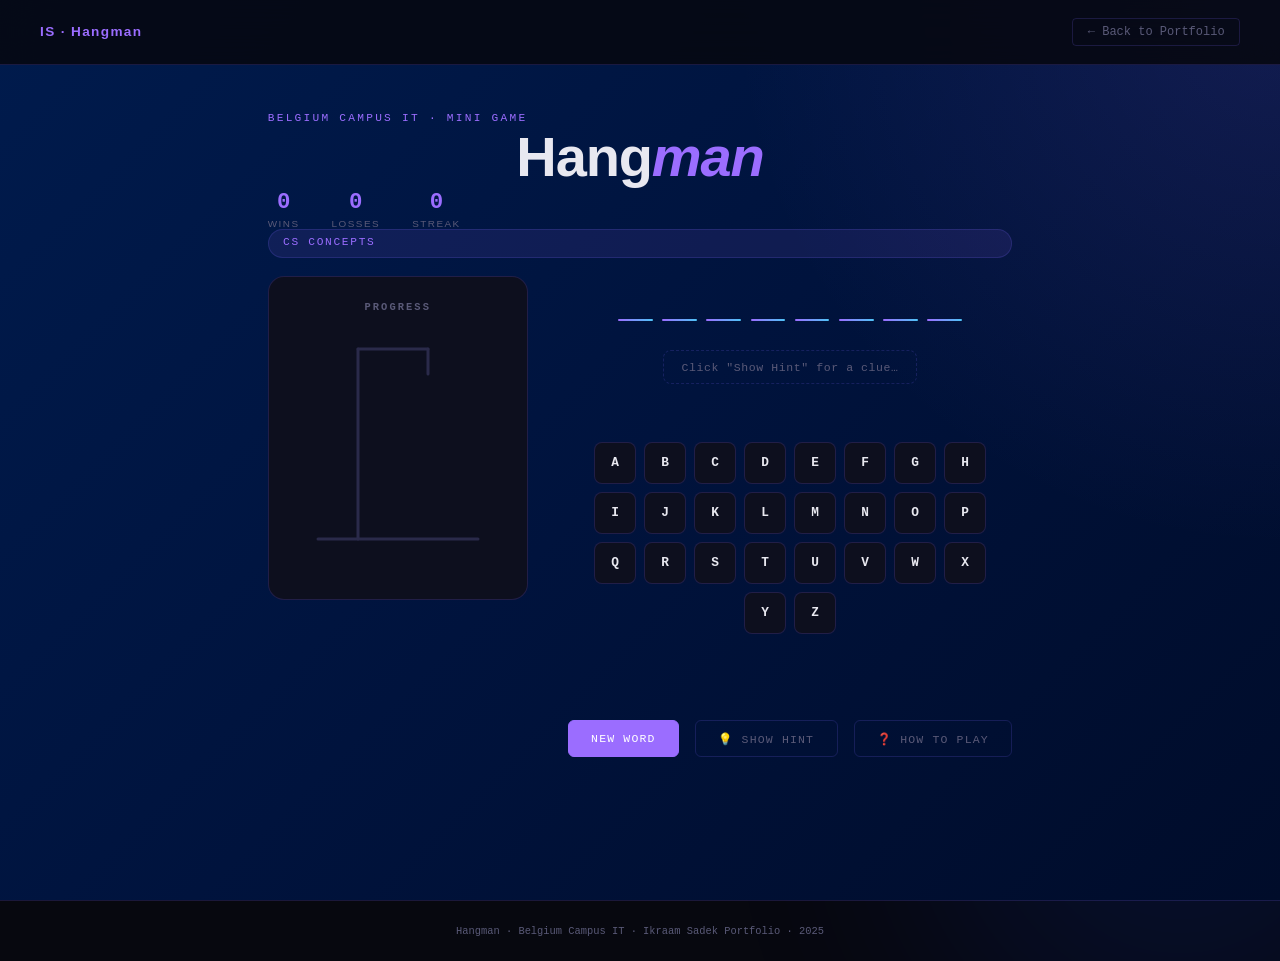
==== commit 8795babc: "Update hangMan.html" ====
--- a/hangMan.html
+++ b/hangMan.html
@@ -9,7 +9,6 @@
 </head>
 
 <body>
-  
 
   <div class="orb orb-1"></div>
   <div class="orb orb-2"></div>
@@ -38,7 +37,7 @@
         </div>
       </div>
 
-      <div class="category-badge" id="categoryBadge">Loading…</div><br/>
+      <div class="category-badge" id="categoryBadge">Loading…</div><br />
 
       <div class="game-wrap">
         <!-- Gallows -->
@@ -75,6 +74,7 @@
           <div class="btn-row">
             <button class="btn btn-primary" id="newGameBtn">New Word</button>
             <button class="btn btn-outline" id="hintBtn">💡 Show Hint</button>
+            <button class="btn btn-outline" id="howToPlayBtn">❓ How to Play</button>
           </div>
         </div>
       </div>
@@ -96,6 +96,33 @@
     </div>
   </div>
 
+  <!-- How to Play modal -->
+  <div class="overlay" id="htpBackdrop">
+    <div class="overlay-card">
+      <button class="btn btn-outline" id="htpClose">✕</button>
+      <div class="htp-header">
+        <div class="htp-emoji">🎮</div>
+        <div>
+          <p class="htp-eyebrow">Hangman Game</p>
+          <h2 id="htpTitle">How to Play</h2>
+        </div>
+      </div>
+      <ol class="htp-list">
+        <li class="htp-item"><strong>01</strong> Click a letter button or press a key to guess a letter.</li>
+        <li class="htp-item"><strong>02</strong> Correct letters appear in the word display.</li>
+        <li class="htp-item"><strong>03</strong> Wrong letters add a body part to the gallows.</li>
+        <li class="htp-item"><strong>04</strong> Use the hint button once per round for a clue.</li>
+        <li class="htp-item"><strong>05</strong> Guess the full word before the hangman is complete to win.</li>
+        <li class="htp-item"><strong>06</strong> If you make 6 wrong guesses, the game ends and the word is revealed.
+        </li>
+      </ol>
+      <div class="htp-tip">Tip: use the hint only when you are stuck.</div>
+      <div class="btn-row">
+        <button class="btn btn-primary" id="htpGotIt">Got it — Let's Play!</button>
+      </div>
+    </div>
+  </div>
+
   <footer>Hangman · Belgium Campus IT · Ikraam Sadek Portfolio · 2025</footer>
   <div class="section-divider"></div>
   <script src="app1.js"></script>
--- a/stylesheet.css
+++ b/stylesheet.css
@@ -352,3 +352,30 @@
     color: var(--muted);
     border-top: 1px solid var(--border);
   }
+
+.content-wrap {
+    position: relative;
+    z-index: 1;
+    min-height: 100vh;
+    width: 100%;
+
+    background:
+      radial-gradient(
+        circle at top right,
+        rgba(155,109,255,0.12),
+        transparent 35%
+      ),
+      linear-gradient(
+        135deg,
+        #001b4d,
+        #00133d 50%,
+        #000c2a
+      );
+
+    color: var(--text);
+
+    display: flex;
+    flex-direction: column;
+    align-items: center;
+    gap: 2rem;
+}
